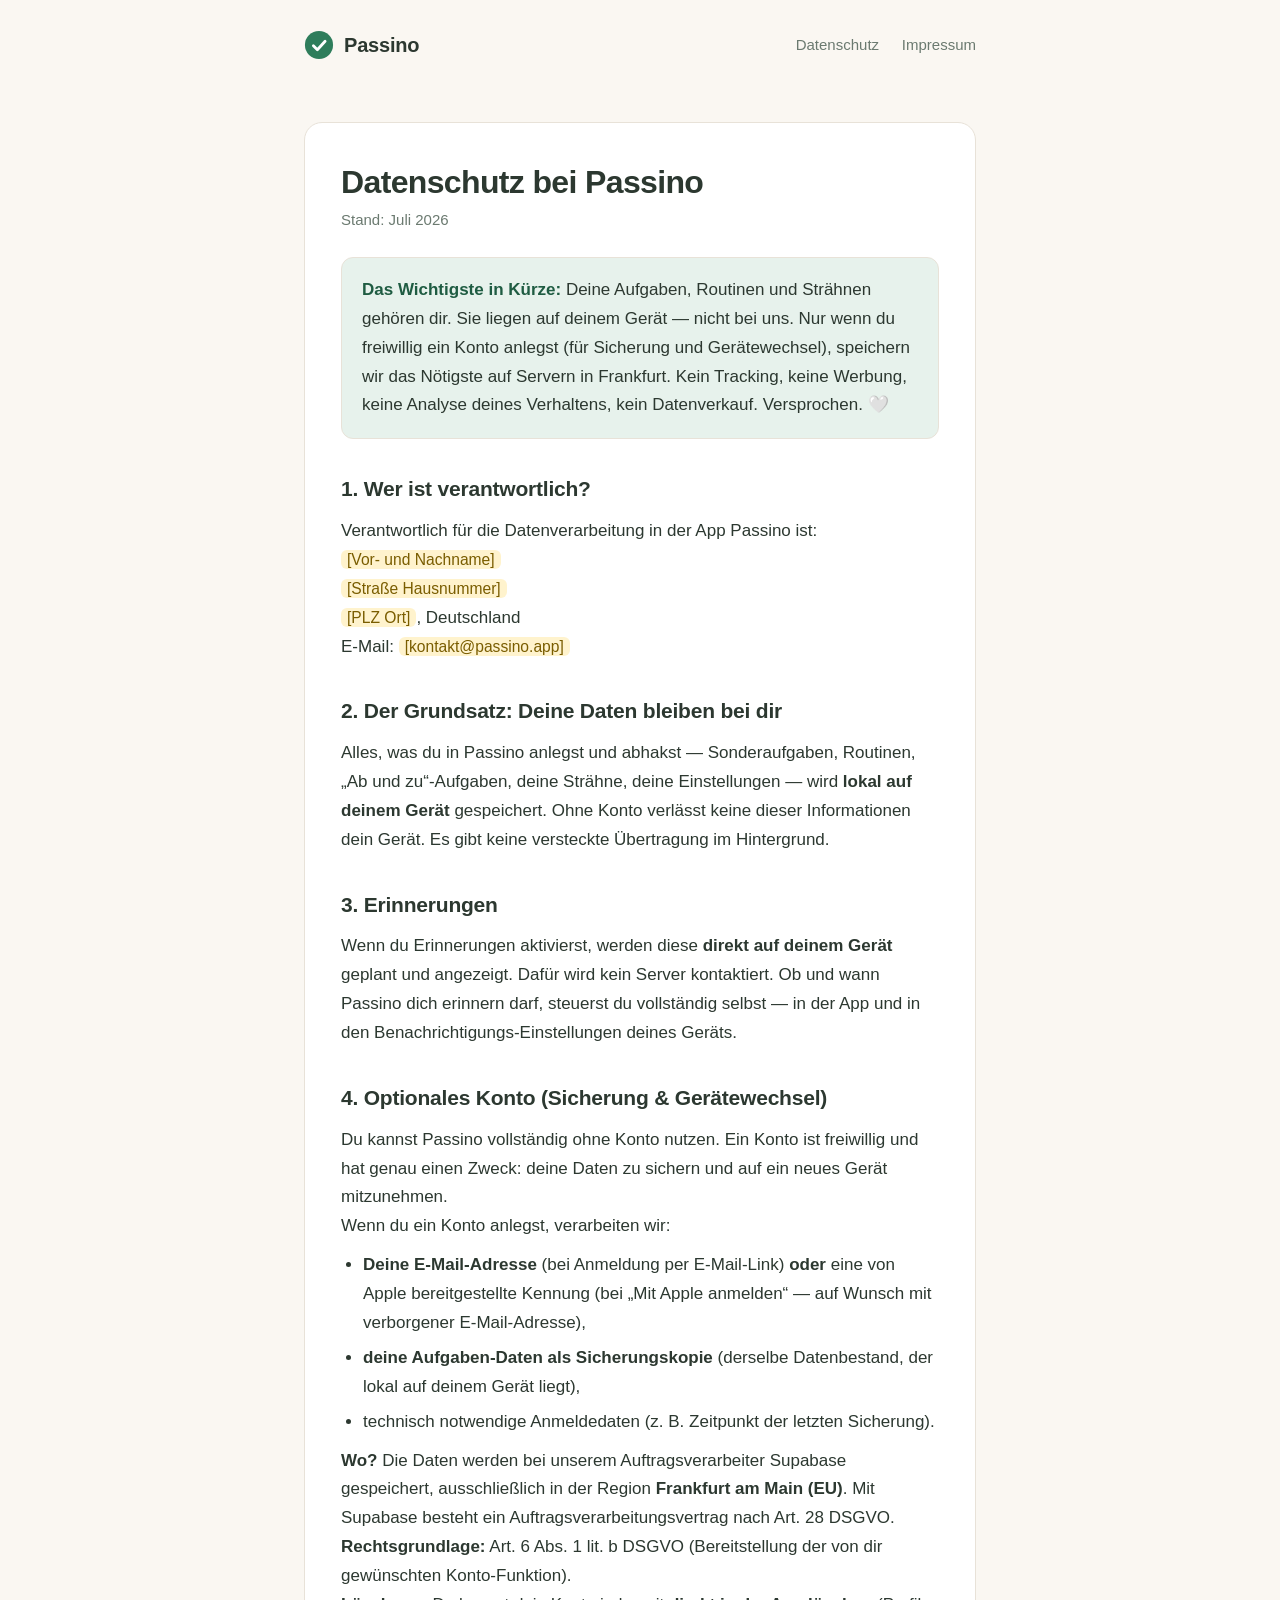
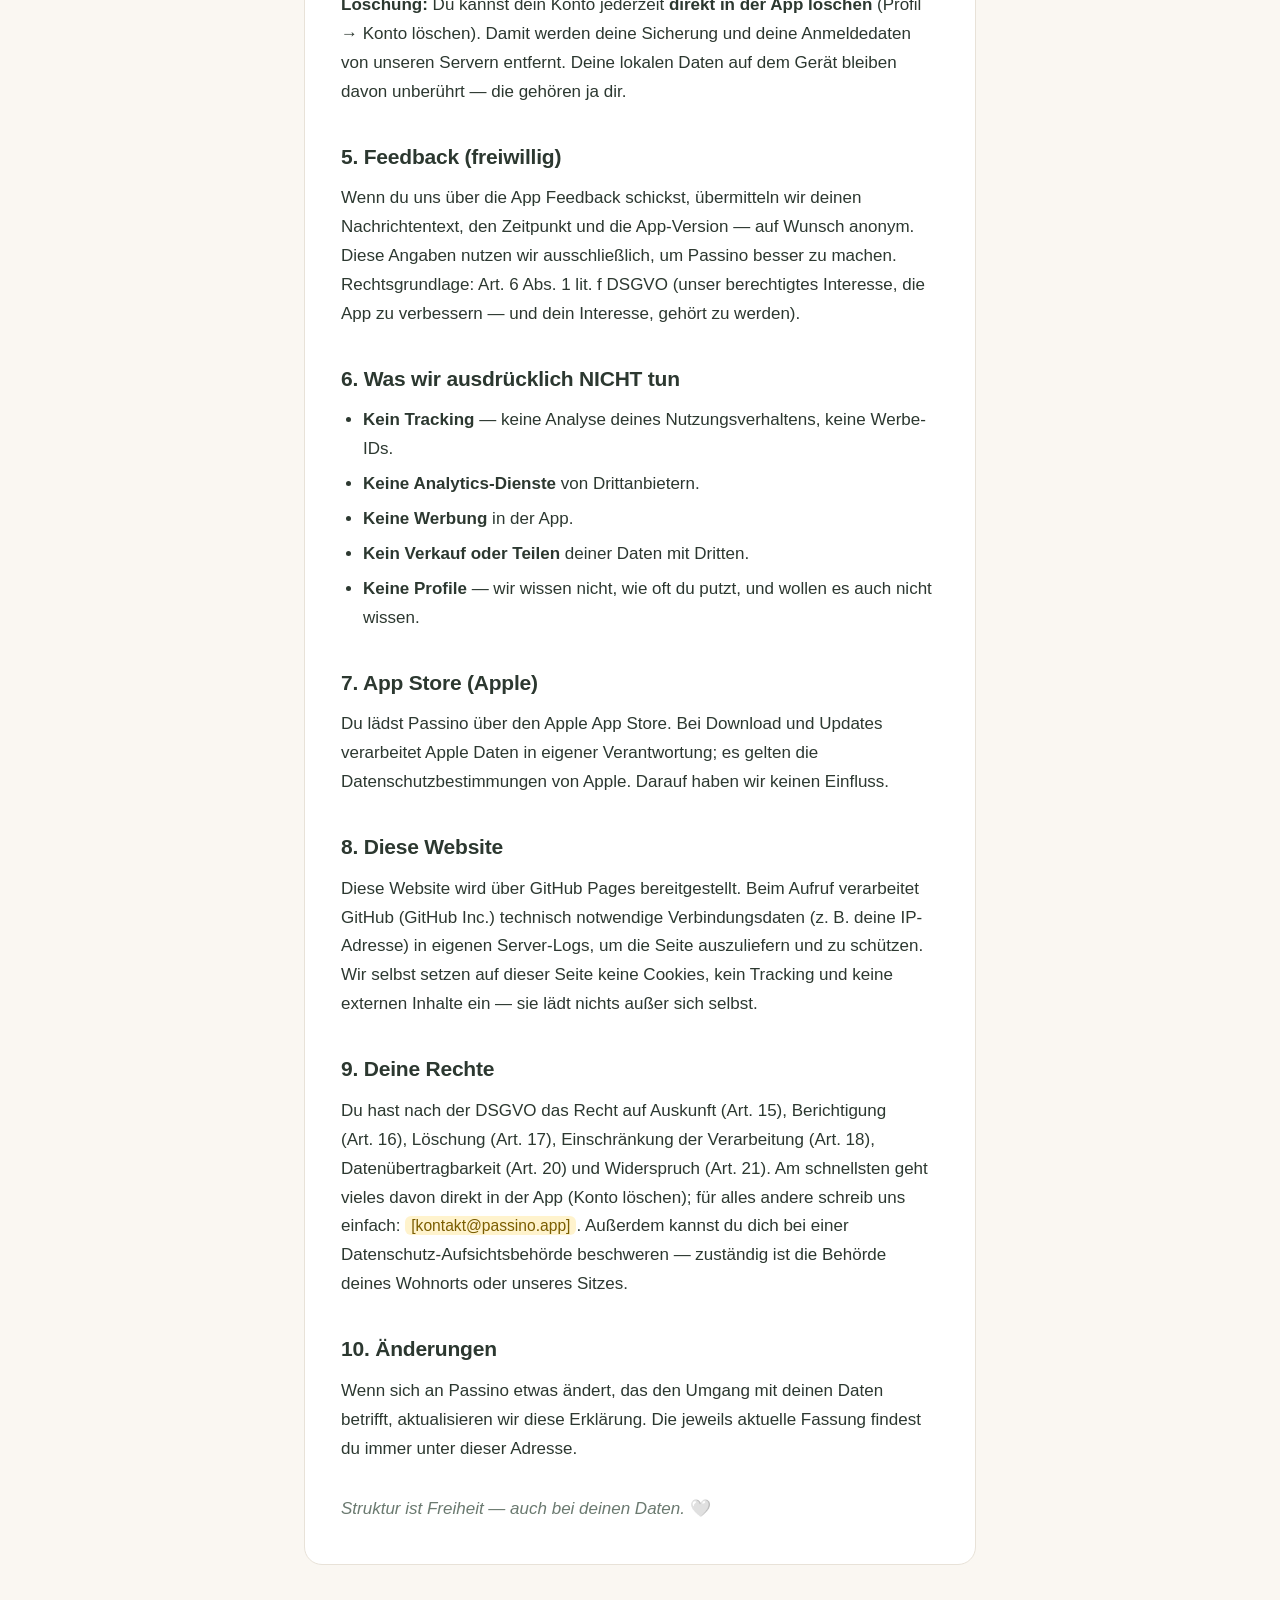
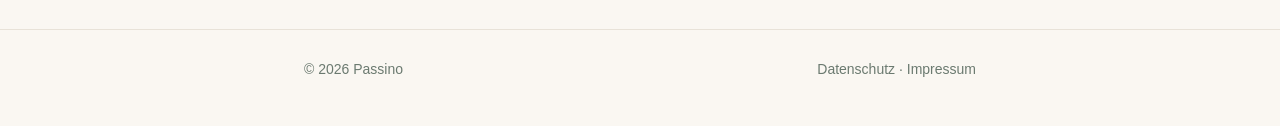
==== datenschutz/index.html @ 18b2dd31 "Website: Landing, Datenschutz, Impressum (Passino-Look, keine externen Ressourcen, Custom Domain pas" ====
<!DOCTYPE html>
<html lang="de">
<head>
<meta charset="utf-8">
<meta name="viewport" content="width=device-width, initial-scale=1">
<title>Datenschutz — Passino</title>
<meta name="description" content="Datenschutzerklärung der Passino-App: lokal zuerst, kein Tracking, keine Werbung.">
<meta name="robots" content="index,follow">
<link rel="stylesheet" href="/style.css">
</head>
<body>
<header class="site">
  <div class="wrap">
    <a class="brand" href="/">
      <svg viewBox="0 0 64 64" aria-hidden="true"><circle cx="32" cy="32" r="30" fill="#2E7D5B"/><path d="M20 33.5 28.5 42 45 24" fill="none" stroke="#fff" stroke-width="6" stroke-linecap="round" stroke-linejoin="round"/></svg>
      Passino
    </a>
    <nav class="top">
      <a href="/datenschutz/">Datenschutz</a>
      <a href="/impressum/">Impressum</a>
    </nav>
  </div>
</header>
<main>
<div class="wrap">
<article>
<h1>Datenschutz bei Passino</h1>
<p class="stand">Stand: Juli 2026</p>

<div class="kurz"><strong>Das Wichtigste in Kürze:</strong> Deine Aufgaben, Routinen und Strähnen gehören dir. Sie liegen auf deinem Gerät — nicht bei uns. Nur wenn du freiwillig ein Konto anlegst (für Sicherung und Gerätewechsel), speichern wir das Nötigste auf Servern in Frankfurt. Kein Tracking, keine Werbung, keine Analyse deines Verhaltens, kein Datenverkauf. Versprochen. 🤍</div>

<h2>1. Wer ist verantwortlich?</h2>
<p>Verantwortlich für die Datenverarbeitung in der App Passino ist:</p>
<p><span class="placeholder">[Vor- und Nachname]</span><br>
<span class="placeholder">[Straße Hausnummer]</span><br>
<span class="placeholder">[PLZ Ort]</span>, Deutschland<br>
E-Mail: <span class="placeholder">[kontakt@passino.app]</span></p>

<h2>2. Der Grundsatz: Deine Daten bleiben bei dir</h2>
<p>Alles, was du in Passino anlegst und abhakst — Sonderaufgaben, Routinen, „Ab und zu“-Aufgaben, deine Strähne, deine Einstellungen — wird <strong>lokal auf deinem Gerät</strong> gespeichert. Ohne Konto verlässt keine dieser Informationen dein Gerät. Es gibt keine versteckte Übertragung im Hintergrund.</p>

<h2>3. Erinnerungen</h2>
<p>Wenn du Erinnerungen aktivierst, werden diese <strong>direkt auf deinem Gerät</strong> geplant und angezeigt. Dafür wird kein Server kontaktiert. Ob und wann Passino dich erinnern darf, steuerst du vollständig selbst — in der App und in den Benachrichtigungs-Einstellungen deines Geräts.</p>

<h2>4. Optionales Konto (Sicherung &amp; Gerätewechsel)</h2>
<p>Du kannst Passino vollständig ohne Konto nutzen. Ein Konto ist freiwillig und hat genau einen Zweck: deine Daten zu sichern und auf ein neues Gerät mitzunehmen.</p>
<p>Wenn du ein Konto anlegst, verarbeiten wir:</p>
<ul>
<li><strong>Deine E-Mail-Adresse</strong> (bei Anmeldung per E-Mail-Link) <strong>oder</strong> eine von Apple bereitgestellte Kennung (bei „Mit Apple anmelden“ — auf Wunsch mit verborgener E-Mail-Adresse),</li>
<li><strong>deine Aufgaben-Daten als Sicherungskopie</strong> (derselbe Datenbestand, der lokal auf deinem Gerät liegt),</li>
<li>technisch notwendige Anmeldedaten (z.&nbsp;B. Zeitpunkt der letzten Sicherung).</li>
</ul>
<p><strong>Wo?</strong> Die Daten werden bei unserem Auftragsverarbeiter Supabase gespeichert, ausschließlich in der Region <strong>Frankfurt am Main (EU)</strong>. Mit Supabase besteht ein Auftragsverarbeitungsvertrag nach Art.&nbsp;28 DSGVO.</p>
<p><strong>Rechtsgrundlage:</strong> Art.&nbsp;6 Abs.&nbsp;1 lit.&nbsp;b DSGVO (Bereitstellung der von dir gewünschten Konto-Funktion).</p>
<p><strong>Löschung:</strong> Du kannst dein Konto jederzeit <strong>direkt in der App löschen</strong> (Profil → Konto löschen). Damit werden deine Sicherung und deine Anmeldedaten von unseren Servern entfernt. Deine lokalen Daten auf dem Gerät bleiben davon unberührt — die gehören ja dir.</p>

<h2>5. Feedback (freiwillig)</h2>
<p>Wenn du uns über die App Feedback schickst, übermitteln wir deinen Nachrichtentext, den Zeitpunkt und die App-Version — auf Wunsch anonym. Diese Angaben nutzen wir ausschließlich, um Passino besser zu machen. Rechtsgrundlage: Art.&nbsp;6 Abs.&nbsp;1 lit.&nbsp;f DSGVO (unser berechtigtes Interesse, die App zu verbessern — und dein Interesse, gehört zu werden).</p>

<h2>6. Was wir ausdrücklich NICHT tun</h2>
<ul>
<li><strong>Kein Tracking</strong> — keine Analyse deines Nutzungsverhaltens, keine Werbe-IDs.</li>
<li><strong>Keine Analytics-Dienste</strong> von Drittanbietern.</li>
<li><strong>Keine Werbung</strong> in der App.</li>
<li><strong>Kein Verkauf oder Teilen</strong> deiner Daten mit Dritten.</li>
<li><strong>Keine Profile</strong> — wir wissen nicht, wie oft du putzt, und wollen es auch nicht wissen.</li>
</ul>

<h2>7. App Store (Apple)</h2>
<p>Du lädst Passino über den Apple App Store. Bei Download und Updates verarbeitet Apple Daten in eigener Verantwortung; es gelten die Datenschutzbestimmungen von Apple. Darauf haben wir keinen Einfluss.</p>

<h2>8. Diese Website</h2>
<p>Diese Website wird über GitHub Pages bereitgestellt. Beim Aufruf verarbeitet GitHub (GitHub Inc.) technisch notwendige Verbindungsdaten (z.&nbsp;B. deine IP-Adresse) in eigenen Server-Logs, um die Seite auszuliefern und zu schützen. Wir selbst setzen auf dieser Seite keine Cookies, kein Tracking und keine externen Inhalte ein — sie lädt nichts außer sich selbst.</p>

<h2>9. Deine Rechte</h2>
<p>Du hast nach der DSGVO das Recht auf Auskunft (Art.&nbsp;15), Berichtigung (Art.&nbsp;16), Löschung (Art.&nbsp;17), Einschränkung der Verarbeitung (Art.&nbsp;18), Datenübertragbarkeit (Art.&nbsp;20) und Widerspruch (Art.&nbsp;21). Am schnellsten geht vieles davon direkt in der App (Konto löschen); für alles andere schreib uns einfach: <span class="placeholder">[kontakt@passino.app]</span>. Außerdem kannst du dich bei einer Datenschutz-Aufsichtsbehörde beschweren — zuständig ist die Behörde deines Wohnorts oder unseres Sitzes.</p>

<h2>10. Änderungen</h2>
<p>Wenn sich an Passino etwas ändert, das den Umgang mit deinen Daten betrifft, aktualisieren wir diese Erklärung. Die jeweils aktuelle Fassung findest du immer unter dieser Adresse.</p>

<p style="margin-top:32px;color:var(--muted)"><em>Struktur ist Freiheit — auch bei deinen Daten.</em> 🤍</p>
</article>
</div>
</main>
<footer class="site">
  <div class="wrap">
    <span>© 2026 Passino</span>
    <span><a href="/datenschutz/">Datenschutz</a> · <a href="/impressum/">Impressum</a></span>
  </div>
</footer>
</body>
</html>
---- style.css ----
:root{--bg:#FAF7F2;--card:#FFFFFF;--text:#2C3830;--muted:#6B7A70;--green:#2E7D5B;--green-deep:#1F5C42;--green-soft:#E7F2EC;--border:#E8E2D8;--radius:18px}
@media (prefers-color-scheme:dark){:root{--bg:#151A17;--card:#1E2621;--text:#EAF0EC;--muted:#9FB0A6;--green:#5DBE94;--green-deep:#8FD9B8;--green-soft:#22352C;--border:#2C3830}}
*{box-sizing:border-box;margin:0;padding:0}
html{scroll-behavior:smooth}
body{font-family:-apple-system,BlinkMacSystemFont,"Segoe UI",Roboto,"Helvetica Neue",Arial,sans-serif;background:var(--bg);color:var(--text);line-height:1.7;font-size:17px;-webkit-font-smoothing:antialiased}
.wrap{max-width:720px;margin:0 auto;padding:0 24px}
header.site{padding:28px 0}
header.site .wrap{display:flex;align-items:center;justify-content:space-between}
.brand{display:flex;align-items:center;gap:10px;text-decoration:none;color:var(--text);font-weight:700;font-size:20px;letter-spacing:-.01em}
.brand svg{width:30px;height:30px;flex:none}
nav.top a{color:var(--muted);text-decoration:none;font-size:15px;margin-left:18px}
nav.top a:hover{color:var(--green)}
main{padding:24px 0 64px}
.hero{text-align:center;padding:56px 0 40px}
.hero .mark{width:88px;height:88px;margin:0 auto 24px;display:block}
.hero h1{font-size:44px;letter-spacing:-.02em;line-height:1.15;font-weight:800}
.hero .claim{font-size:20px;color:var(--green);margin-top:10px;font-weight:600}
.hero p.sub{max-width:520px;margin:20px auto 0;color:var(--muted)}
.badge{display:inline-block;margin-top:28px;background:var(--green-soft);color:var(--green-deep);border:1px solid var(--border);padding:10px 20px;border-radius:999px;font-weight:600;font-size:15px}
.cards{display:grid;grid-template-columns:repeat(auto-fit,minmax(200px,1fr));gap:16px;margin-top:48px}
.card{background:var(--card);border:1px solid var(--border);border-radius:var(--radius);padding:22px}
.card h3{font-size:17px;margin-bottom:6px}
.card p{font-size:15px;color:var(--muted);line-height:1.6}
article{background:var(--card);border:1px solid var(--border);border-radius:var(--radius);padding:40px 36px;margin-top:8px}
article h1{font-size:32px;letter-spacing:-.02em;line-height:1.2;margin-bottom:6px}
article .stand{color:var(--muted);font-size:15px;margin-bottom:24px}
article h2{font-size:21px;margin:32px 0 10px;letter-spacing:-.01em}
article p,article li{color:var(--text)}
article ul{padding-left:22px;margin:10px 0}
article li{margin:6px 0}
.kurz{background:var(--green-soft);border:1px solid var(--border);border-radius:12px;padding:18px 20px;margin:8px 0 12px}
.kurz strong{color:var(--green-deep)}
.placeholder{background:#FFF3CD;color:#7A5D00;padding:1px 6px;border-radius:6px;font-size:.92em}
@media (prefers-color-scheme:dark){.placeholder{background:#4A3F14;color:#EBD48A}}
footer.site{border-top:1px solid var(--border);padding:28px 0 44px;color:var(--muted);font-size:14px}
footer.site .wrap{display:flex;flex-wrap:wrap;gap:8px 20px;align-items:center;justify-content:space-between}
footer.site a{color:var(--muted);text-decoration:none}
footer.site a:hover{color:var(--green)}
a{color:var(--green)}
@media(max-width:560px){.hero h1{font-size:34px}article{padding:28px 20px}}
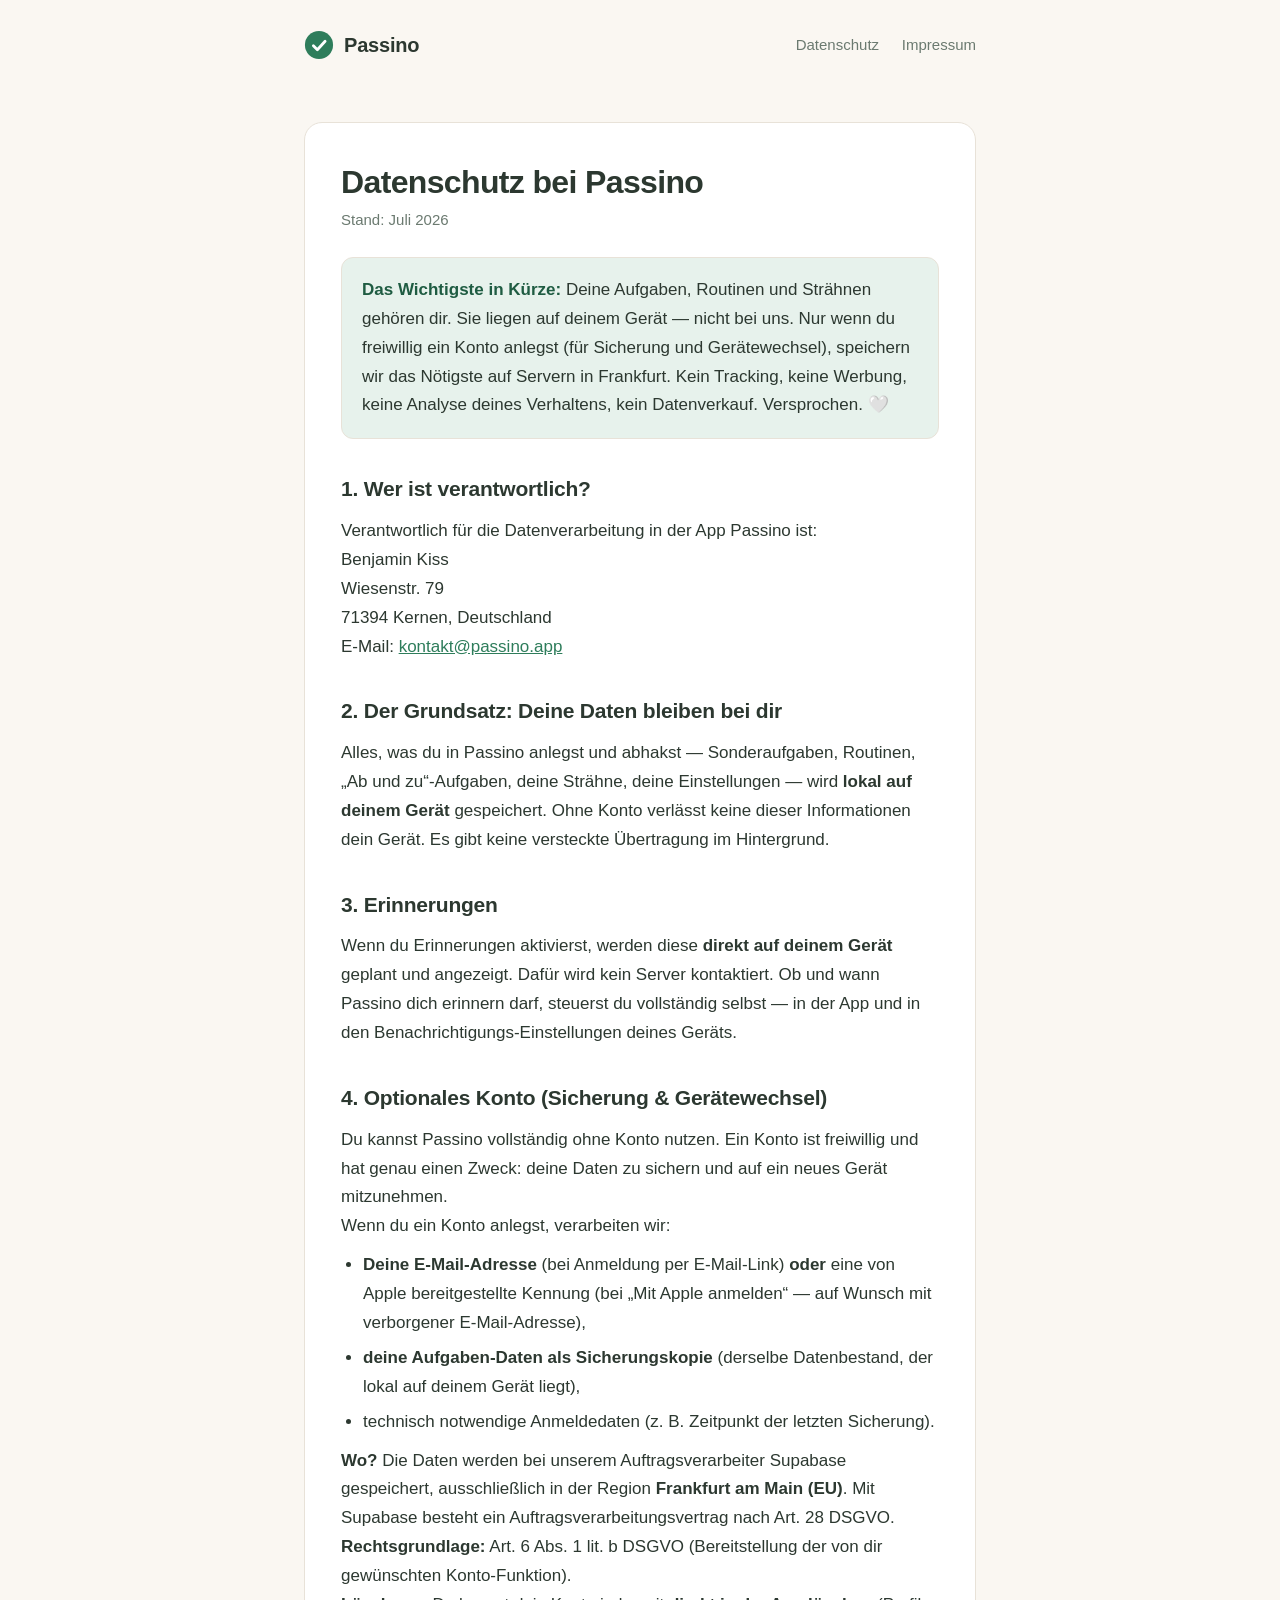
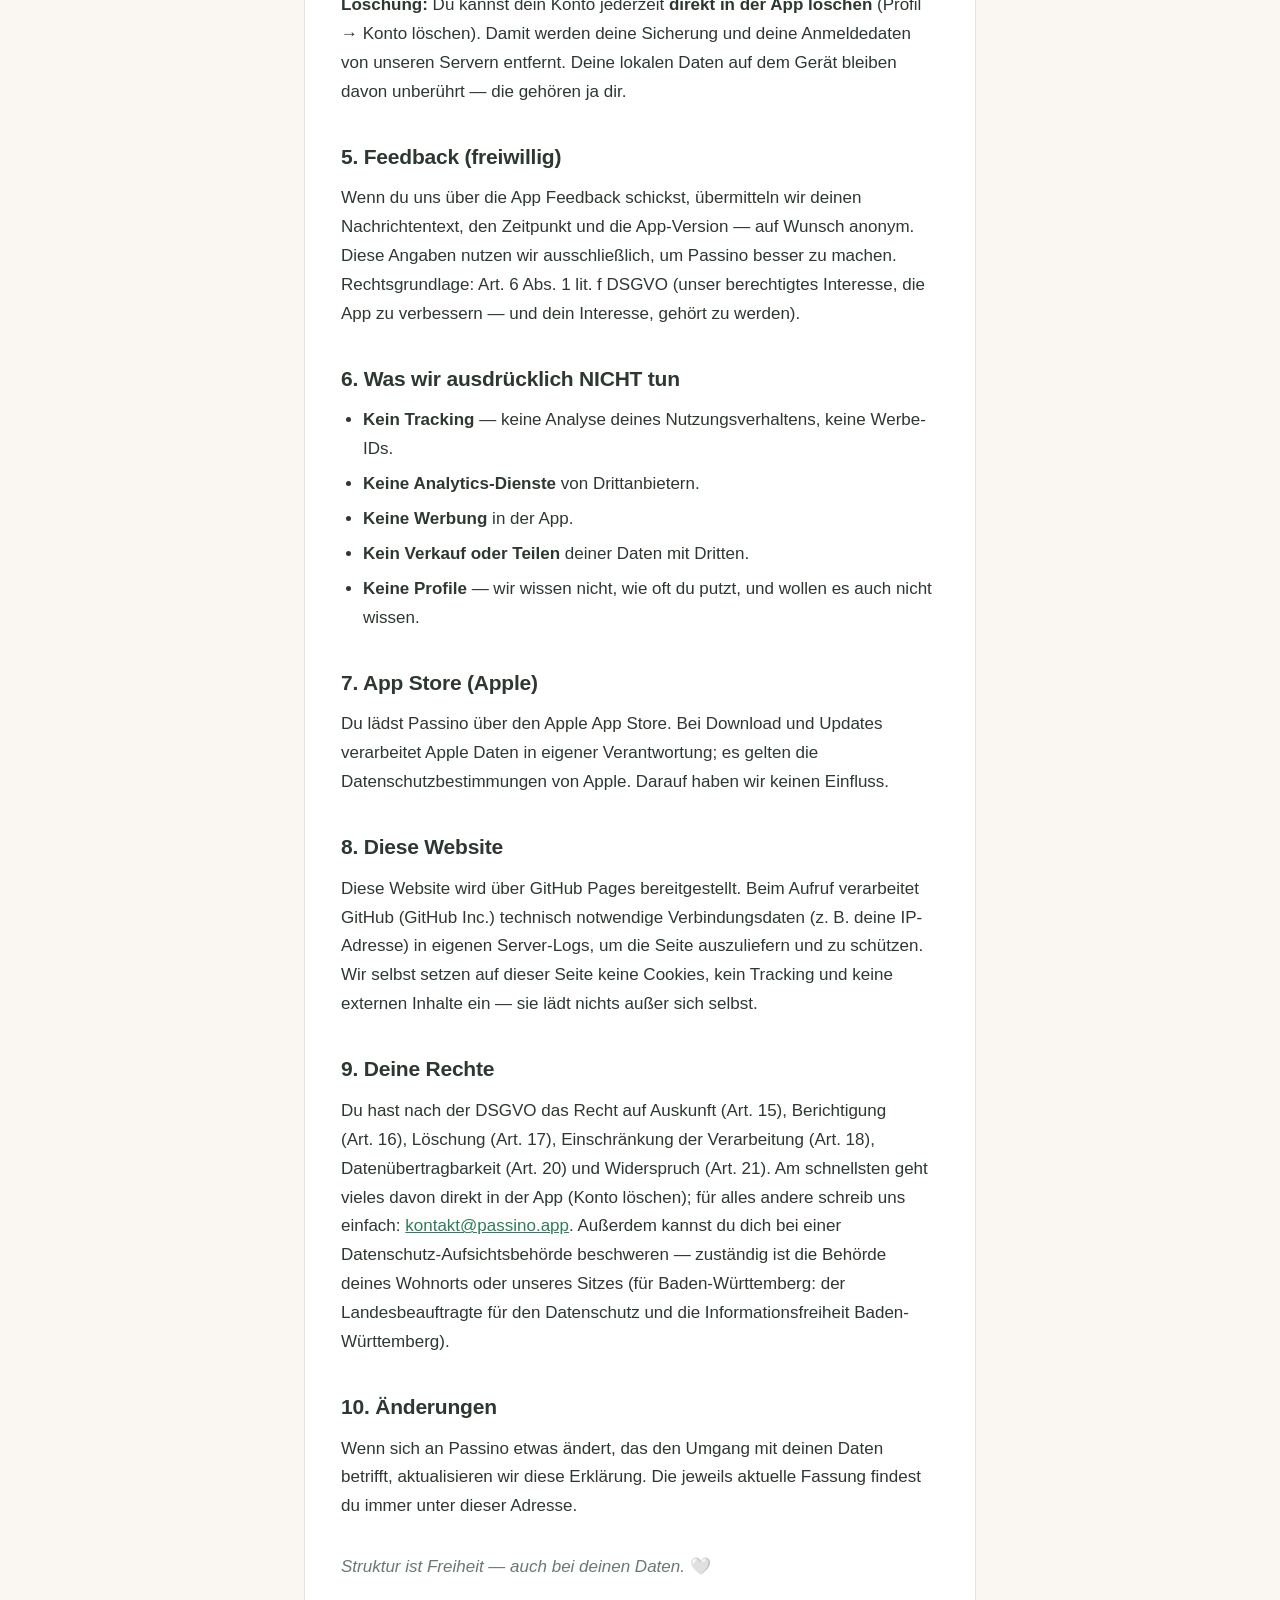
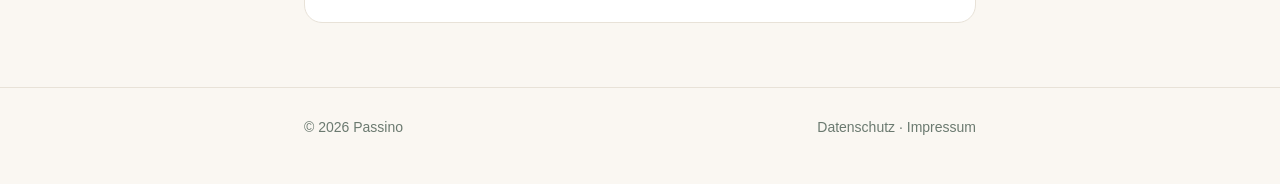
==== commit 0166a6f0: "Datenschutz + Impressum: Kontaktdaten eingetragen (Benjamin Kiss privat, kontakt@passino.app), Aufsi" ====
--- a/datenschutz/index.html
+++ b/datenschutz/index.html
@@ -31,10 +31,10 @@
 
 <h2>1. Wer ist verantwortlich?</h2>
 <p>Verantwortlich für die Datenverarbeitung in der App Passino ist:</p>
-<p><span class="placeholder">[Vor- und Nachname]</span><br>
-<span class="placeholder">[Straße Hausnummer]</span><br>
-<span class="placeholder">[PLZ Ort]</span>, Deutschland<br>
-E-Mail: <span class="placeholder">[kontakt@passino.app]</span></p>
+<p>Benjamin Kiss<br>
+Wiesenstr. 79<br>
+71394 Kernen, Deutschland<br>
+E-Mail: <a href="mailto:kontakt@passino.app">kontakt@passino.app</a></p>
 
 <h2>2. Der Grundsatz: Deine Daten bleiben bei dir</h2>
 <p>Alles, was du in Passino anlegst und abhakst — Sonderaufgaben, Routinen, „Ab und zu“-Aufgaben, deine Strähne, deine Einstellungen — wird <strong>lokal auf deinem Gerät</strong> gespeichert. Ohne Konto verlässt keine dieser Informationen dein Gerät. Es gibt keine versteckte Übertragung im Hintergrund.</p>
@@ -73,7 +73,7 @@
 <p>Diese Website wird über GitHub Pages bereitgestellt. Beim Aufruf verarbeitet GitHub (GitHub Inc.) technisch notwendige Verbindungsdaten (z.&nbsp;B. deine IP-Adresse) in eigenen Server-Logs, um die Seite auszuliefern und zu schützen. Wir selbst setzen auf dieser Seite keine Cookies, kein Tracking und keine externen Inhalte ein — sie lädt nichts außer sich selbst.</p>
 
 <h2>9. Deine Rechte</h2>
-<p>Du hast nach der DSGVO das Recht auf Auskunft (Art.&nbsp;15), Berichtigung (Art.&nbsp;16), Löschung (Art.&nbsp;17), Einschränkung der Verarbeitung (Art.&nbsp;18), Datenübertragbarkeit (Art.&nbsp;20) und Widerspruch (Art.&nbsp;21). Am schnellsten geht vieles davon direkt in der App (Konto löschen); für alles andere schreib uns einfach: <span class="placeholder">[kontakt@passino.app]</span>. Außerdem kannst du dich bei einer Datenschutz-Aufsichtsbehörde beschweren — zuständig ist die Behörde deines Wohnorts oder unseres Sitzes.</p>
+<p>Du hast nach der DSGVO das Recht auf Auskunft (Art.&nbsp;15), Berichtigung (Art.&nbsp;16), Löschung (Art.&nbsp;17), Einschränkung der Verarbeitung (Art.&nbsp;18), Datenübertragbarkeit (Art.&nbsp;20) und Widerspruch (Art.&nbsp;21). Am schnellsten geht vieles davon direkt in der App (Konto löschen); für alles andere schreib uns einfach: <a href="mailto:kontakt@passino.app">kontakt@passino.app</a>. Außerdem kannst du dich bei einer Datenschutz-Aufsichtsbehörde beschweren — zuständig ist die Behörde deines Wohnorts oder unseres Sitzes (für Baden-Württemberg: der Landesbeauftragte für den Datenschutz und die Informationsfreiheit Baden-Württemberg).</p>
 
 <h2>10. Änderungen</h2>
 <p>Wenn sich an Passino etwas ändert, das den Umgang mit deinen Daten betrifft, aktualisieren wir diese Erklärung. Die jeweils aktuelle Fassung findest du immer unter dieser Adresse.</p>
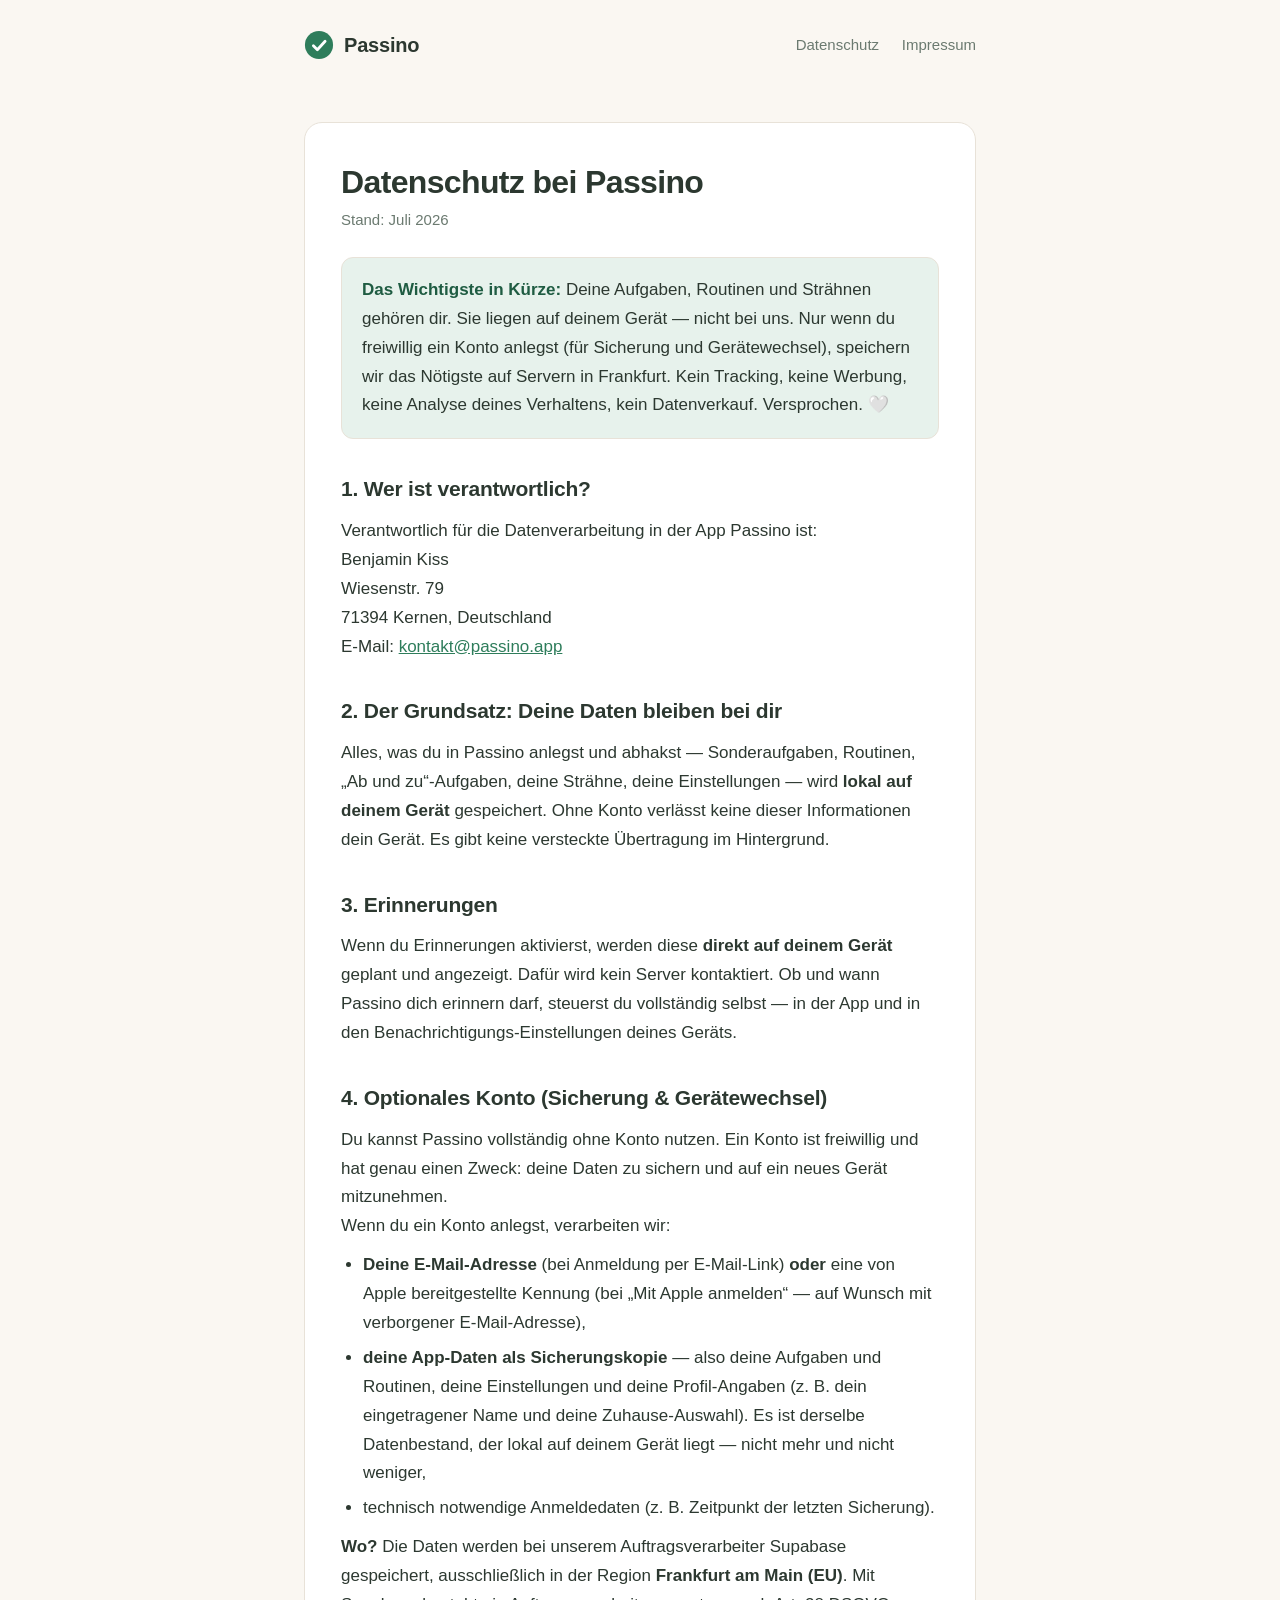
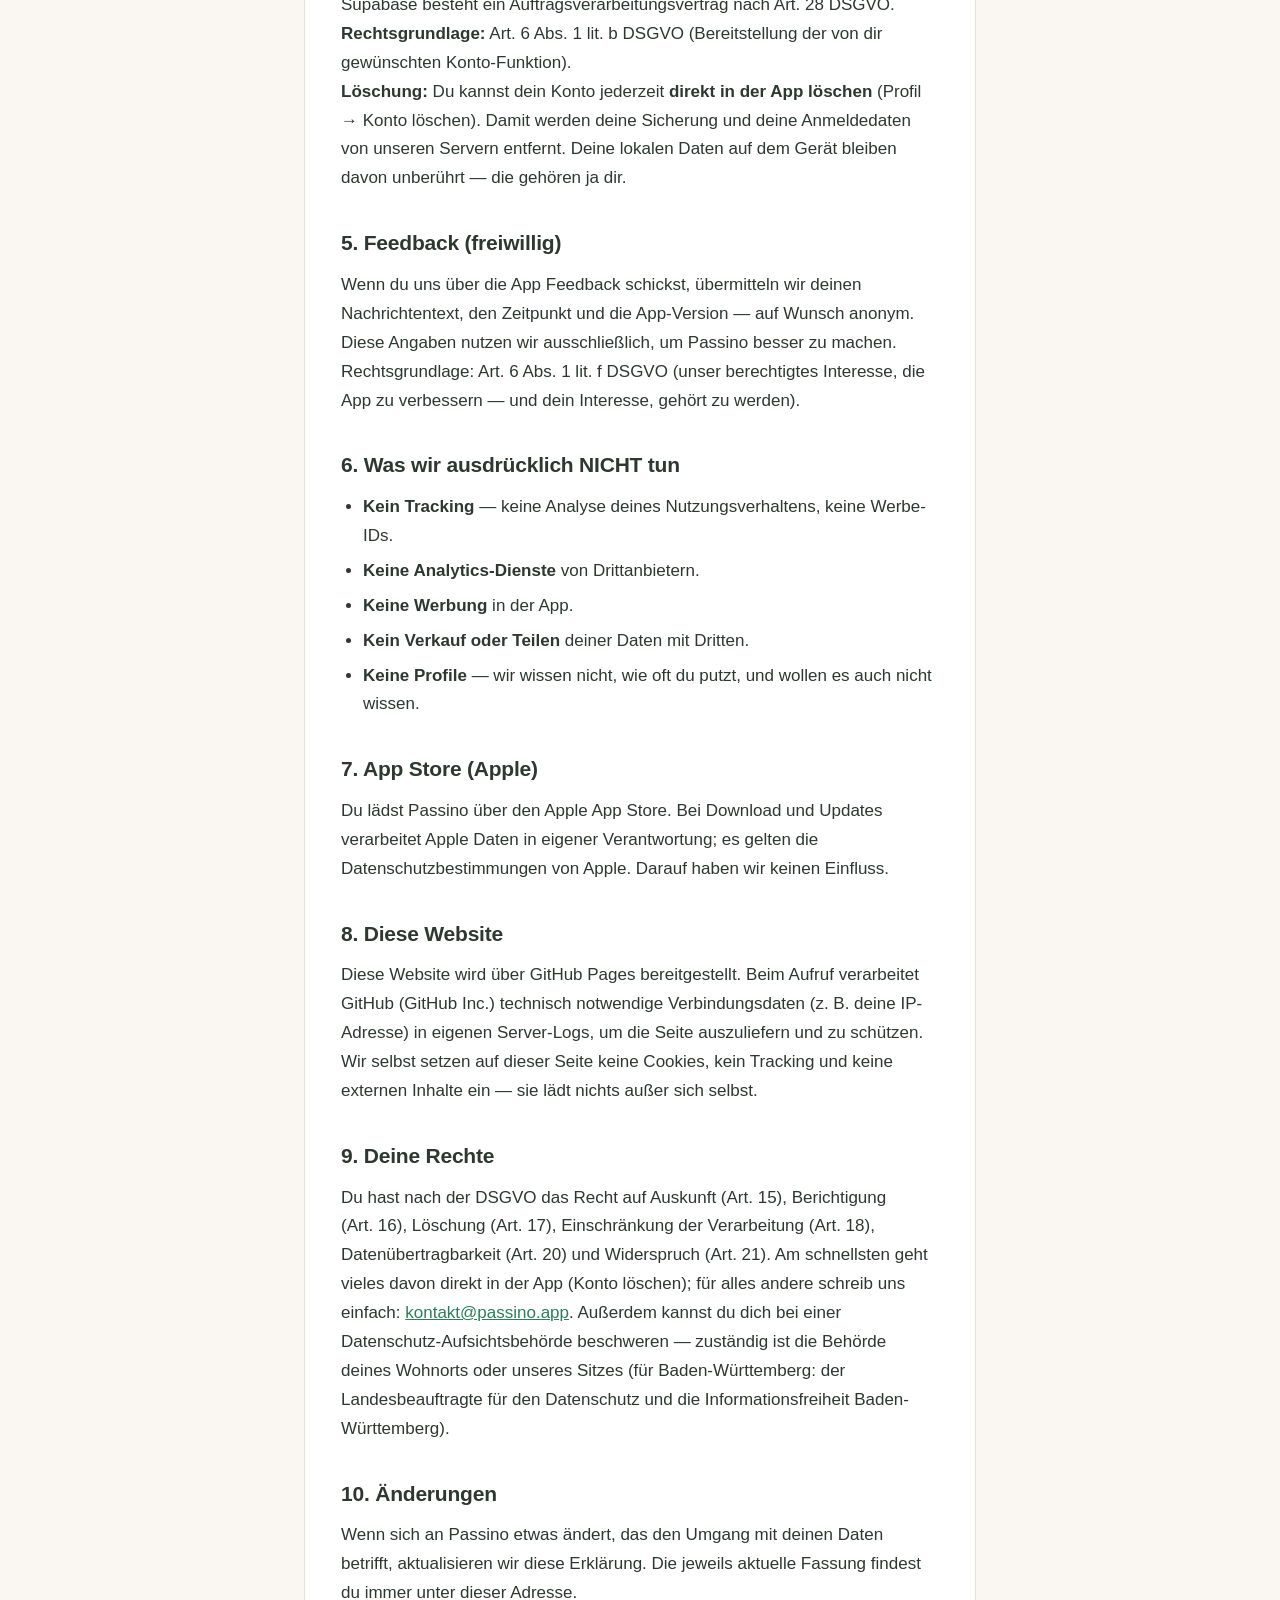
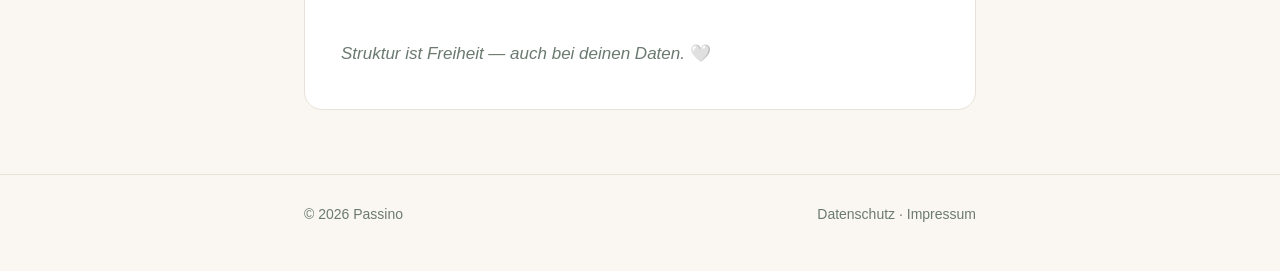
==== commit d6bdb17d: "Datenschutz §4: Backup-Inhalt präzisiert (App-Daten inkl. Profil-Angaben wie Name/Zuhause) — Review-" ====
--- a/datenschutz/index.html
+++ b/datenschutz/index.html
@@ -47,7 +47,7 @@
 <p>Wenn du ein Konto anlegst, verarbeiten wir:</p>
 <ul>
 <li><strong>Deine E-Mail-Adresse</strong> (bei Anmeldung per E-Mail-Link) <strong>oder</strong> eine von Apple bereitgestellte Kennung (bei „Mit Apple anmelden“ — auf Wunsch mit verborgener E-Mail-Adresse),</li>
-<li><strong>deine Aufgaben-Daten als Sicherungskopie</strong> (derselbe Datenbestand, der lokal auf deinem Gerät liegt),</li>
+<li><strong>deine App-Daten als Sicherungskopie</strong> — also deine Aufgaben und Routinen, deine Einstellungen und deine Profil-Angaben (z.&nbsp;B. dein eingetragener Name und deine Zuhause-Auswahl). Es ist derselbe Datenbestand, der lokal auf deinem Gerät liegt — nicht mehr und nicht weniger,</li>
 <li>technisch notwendige Anmeldedaten (z.&nbsp;B. Zeitpunkt der letzten Sicherung).</li>
 </ul>
 <p><strong>Wo?</strong> Die Daten werden bei unserem Auftragsverarbeiter Supabase gespeichert, ausschließlich in der Region <strong>Frankfurt am Main (EU)</strong>. Mit Supabase besteht ein Auftragsverarbeitungsvertrag nach Art.&nbsp;28 DSGVO.</p>
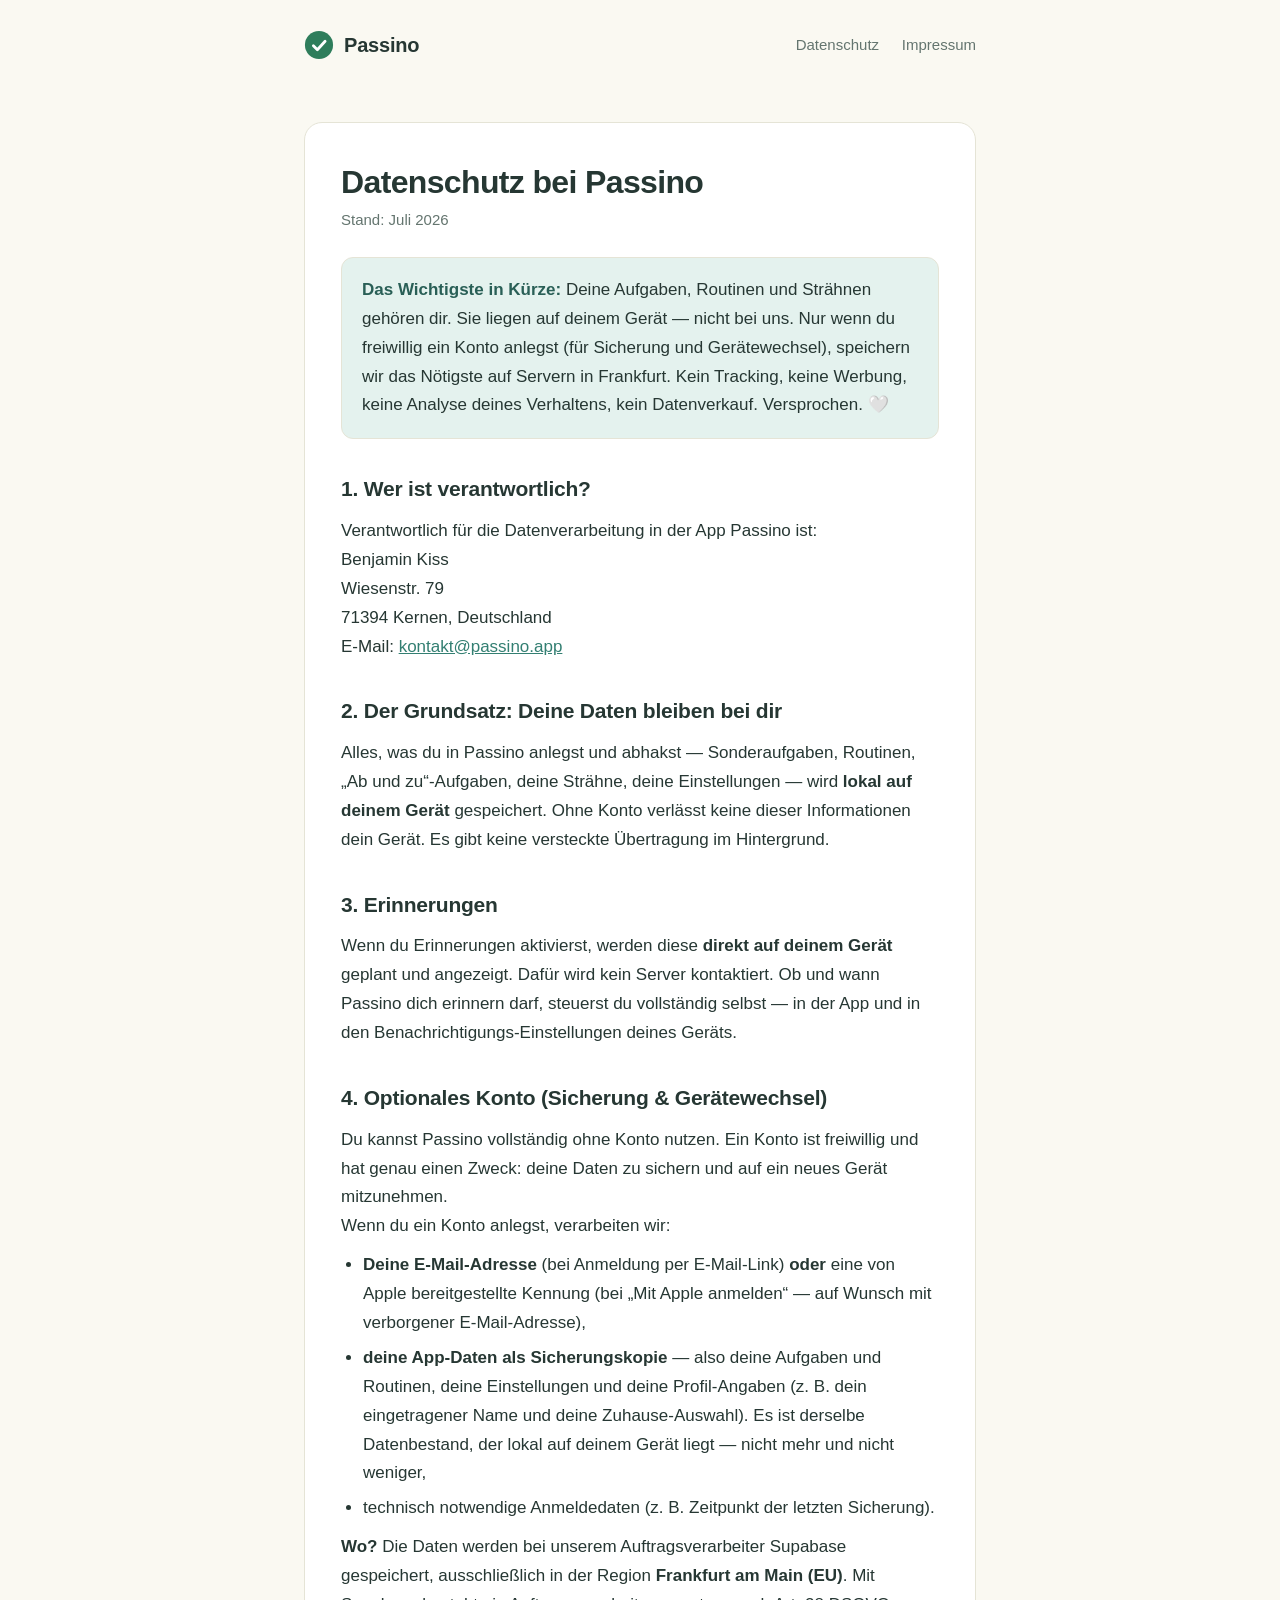
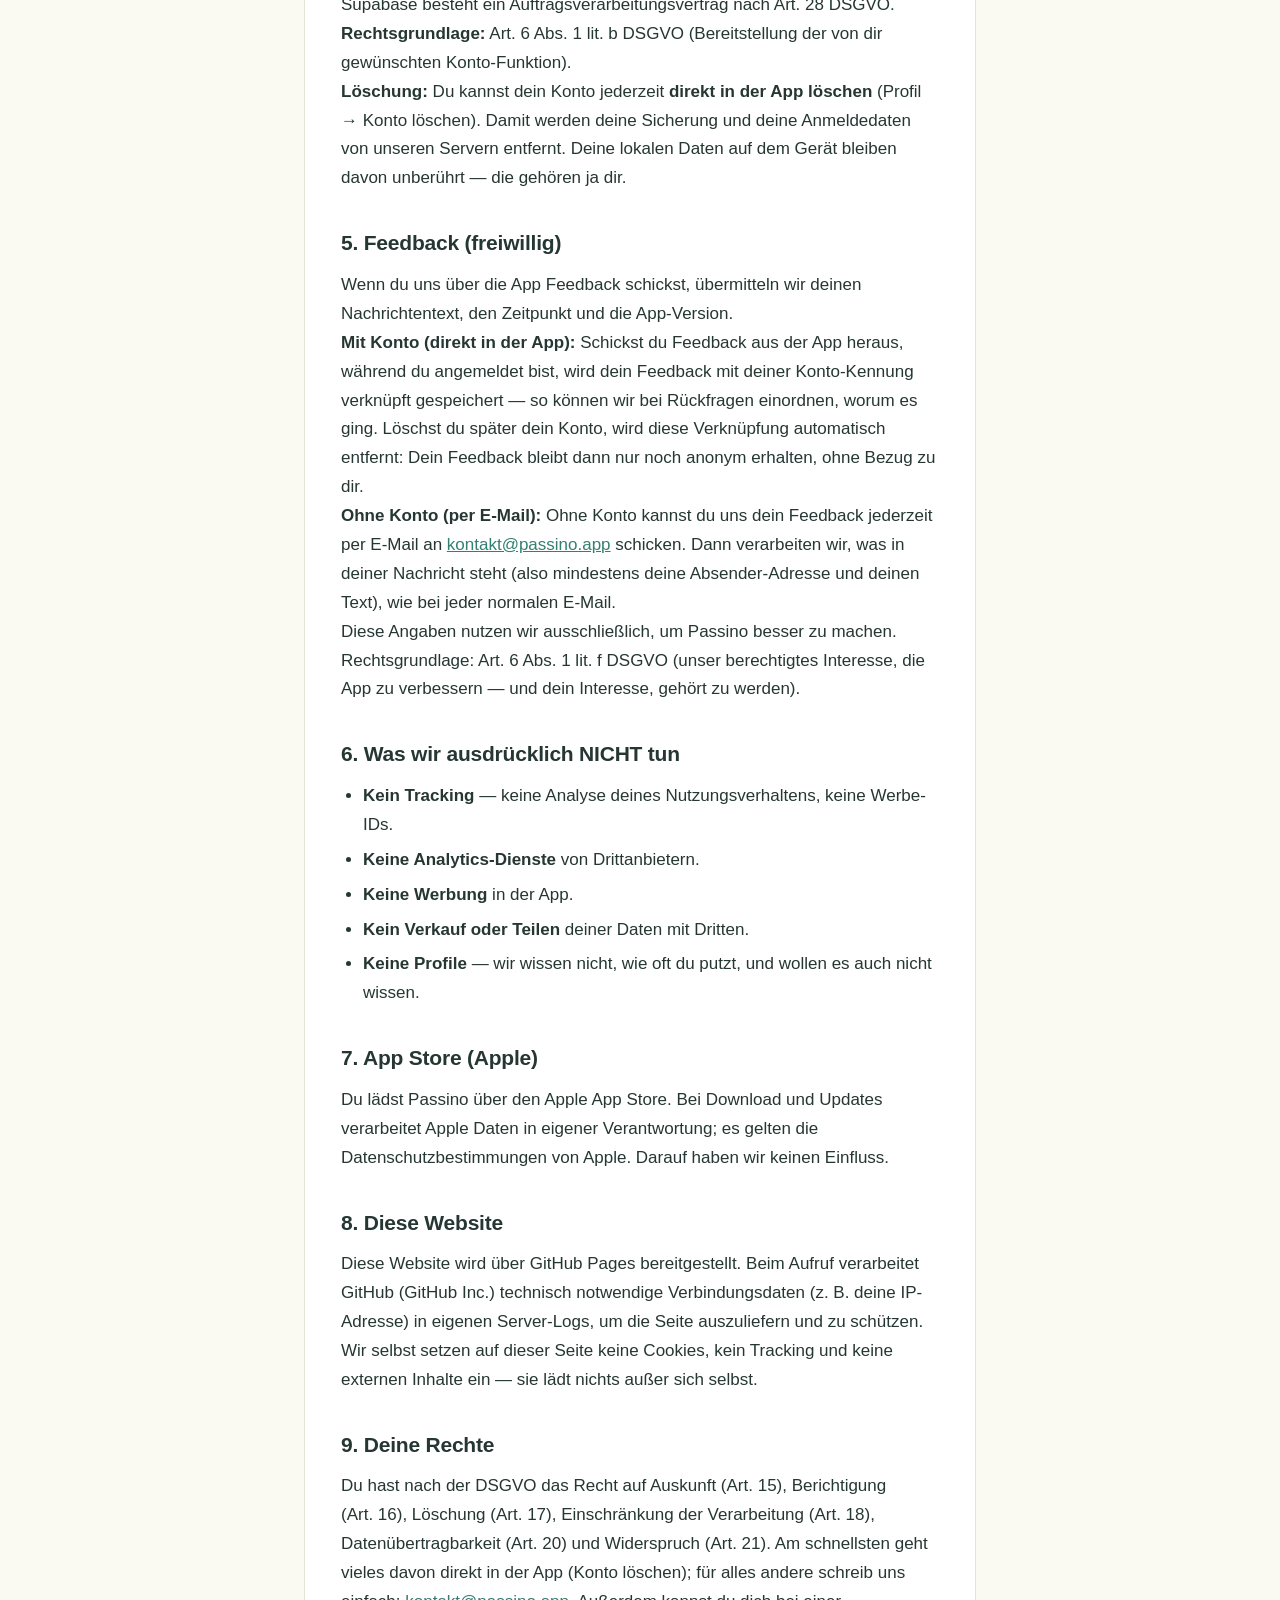
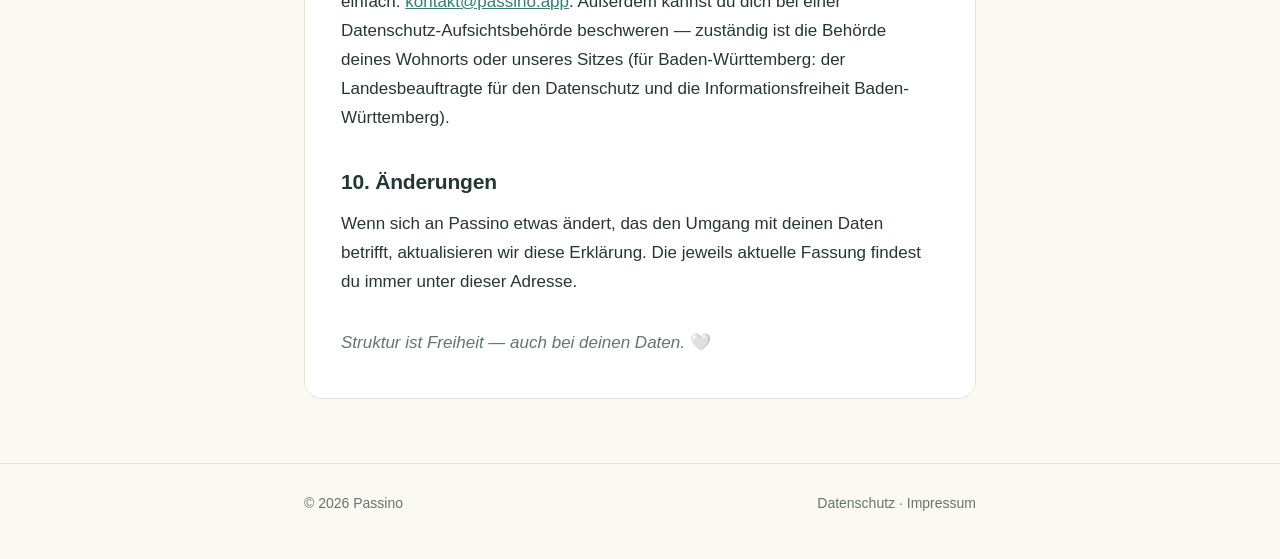
==== commit 70fc876c: "Datenschutz §5 (Feedback) an das tatsaechliche App-Verhalten angepasst (#98) Der bisherige Satz "auf" ====
--- a/datenschutz/index.html
+++ b/datenschutz/index.html
@@ -55,7 +55,10 @@
 <p><strong>Löschung:</strong> Du kannst dein Konto jederzeit <strong>direkt in der App löschen</strong> (Profil → Konto löschen). Damit werden deine Sicherung und deine Anmeldedaten von unseren Servern entfernt. Deine lokalen Daten auf dem Gerät bleiben davon unberührt — die gehören ja dir.</p>
 
 <h2>5. Feedback (freiwillig)</h2>
-<p>Wenn du uns über die App Feedback schickst, übermitteln wir deinen Nachrichtentext, den Zeitpunkt und die App-Version — auf Wunsch anonym. Diese Angaben nutzen wir ausschließlich, um Passino besser zu machen. Rechtsgrundlage: Art.&nbsp;6 Abs.&nbsp;1 lit.&nbsp;f DSGVO (unser berechtigtes Interesse, die App zu verbessern — und dein Interesse, gehört zu werden).</p>
+<p>Wenn du uns über die App Feedback schickst, übermitteln wir deinen Nachrichtentext, den Zeitpunkt und die App-Version.</p>
+<p><strong>Mit Konto (direkt in der App):</strong> Schickst du Feedback aus der App heraus, während du angemeldet bist, wird dein Feedback mit deiner Konto-Kennung verknüpft gespeichert — so können wir bei Rückfragen einordnen, worum es ging. Löschst du später dein Konto, wird diese Verknüpfung automatisch entfernt: Dein Feedback bleibt dann nur noch anonym erhalten, ohne Bezug zu dir.</p>
+<p><strong>Ohne Konto (per E-Mail):</strong> Ohne Konto kannst du uns dein Feedback jederzeit per E-Mail an <a href="mailto:kontakt@passino.app">kontakt@passino.app</a> schicken. Dann verarbeiten wir, was in deiner Nachricht steht (also mindestens deine Absender-Adresse und deinen Text), wie bei jeder normalen E-Mail.</p>
+<p>Diese Angaben nutzen wir ausschließlich, um Passino besser zu machen. Rechtsgrundlage: Art.&nbsp;6 Abs.&nbsp;1 lit.&nbsp;f DSGVO (unser berechtigtes Interesse, die App zu verbessern — und dein Interesse, gehört zu werden).</p>
 
 <h2>6. Was wir ausdrücklich NICHT tun</h2>
 <ul>
--- a/style.css
+++ b/style.css
@@ -1,5 +1,5 @@
-:root{--bg:#FAF7F2;--card:#FFFFFF;--text:#2C3830;--muted:#6B7A70;--green:#2E7D5B;--green-deep:#1F5C42;--green-soft:#E7F2EC;--border:#E8E2D8;--radius:18px}
-@media (prefers-color-scheme:dark){:root{--bg:#151A17;--card:#1E2621;--text:#EAF0EC;--muted:#9FB0A6;--green:#5DBE94;--green-deep:#8FD9B8;--green-soft:#22352C;--border:#2C3830}}
+:root{--bg:#FAF9F2;--card:#FFFFFF;--text:#263733;--muted:#64756F;--green:#337F72;--green-deep:#295F56;--green-soft:#E4F2EE;--coral:#E16A4B;--coral-deep:#C9553B;--coral-soft:#FCEAE2;--border:#E5E4D6;--radius:18px}
+@media (prefers-color-scheme:dark){:root{--bg:#131A18;--card:#1D2624;--text:#E7EDEA;--muted:#9FAFA9;--green:#43907F;--green-deep:#9CCFC2;--green-soft:#1E332E;--coral:#F08B72;--coral-deep:#F49D86;--coral-soft:#3B2822;--border:#2A3835}}
 *{box-sizing:border-box;margin:0;padding:0}
 html{scroll-behavior:smooth}
 body{font-family:-apple-system,BlinkMacSystemFont,"Segoe UI",Roboto,"Helvetica Neue",Arial,sans-serif;background:var(--bg);color:var(--text);line-height:1.7;font-size:17px;-webkit-font-smoothing:antialiased}
@@ -14,9 +14,9 @@
 .hero{text-align:center;padding:56px 0 40px}
 .hero .mark{width:88px;height:88px;margin:0 auto 24px;display:block}
 .hero h1{font-size:44px;letter-spacing:-.02em;line-height:1.15;font-weight:800}
-.hero .claim{font-size:20px;color:var(--green);margin-top:10px;font-weight:600}
+.hero .claim{font-size:20px;color:var(--coral-deep);margin-top:10px;font-weight:600}
 .hero p.sub{max-width:520px;margin:20px auto 0;color:var(--muted)}
-.badge{display:inline-block;margin-top:28px;background:var(--green-soft);color:var(--green-deep);border:1px solid var(--border);padding:10px 20px;border-radius:999px;font-weight:600;font-size:15px}
+.badge{display:inline-block;margin-top:28px;background:var(--coral-soft);color:var(--coral-deep);border:1px solid var(--border);padding:10px 20px;border-radius:999px;font-weight:600;font-size:15px}
 .cards{display:grid;grid-template-columns:repeat(auto-fit,minmax(200px,1fr));gap:16px;margin-top:48px}
 .card{background:var(--card);border:1px solid var(--border);border-radius:var(--radius);padding:22px}
 .card h3{font-size:17px;margin-bottom:6px}
